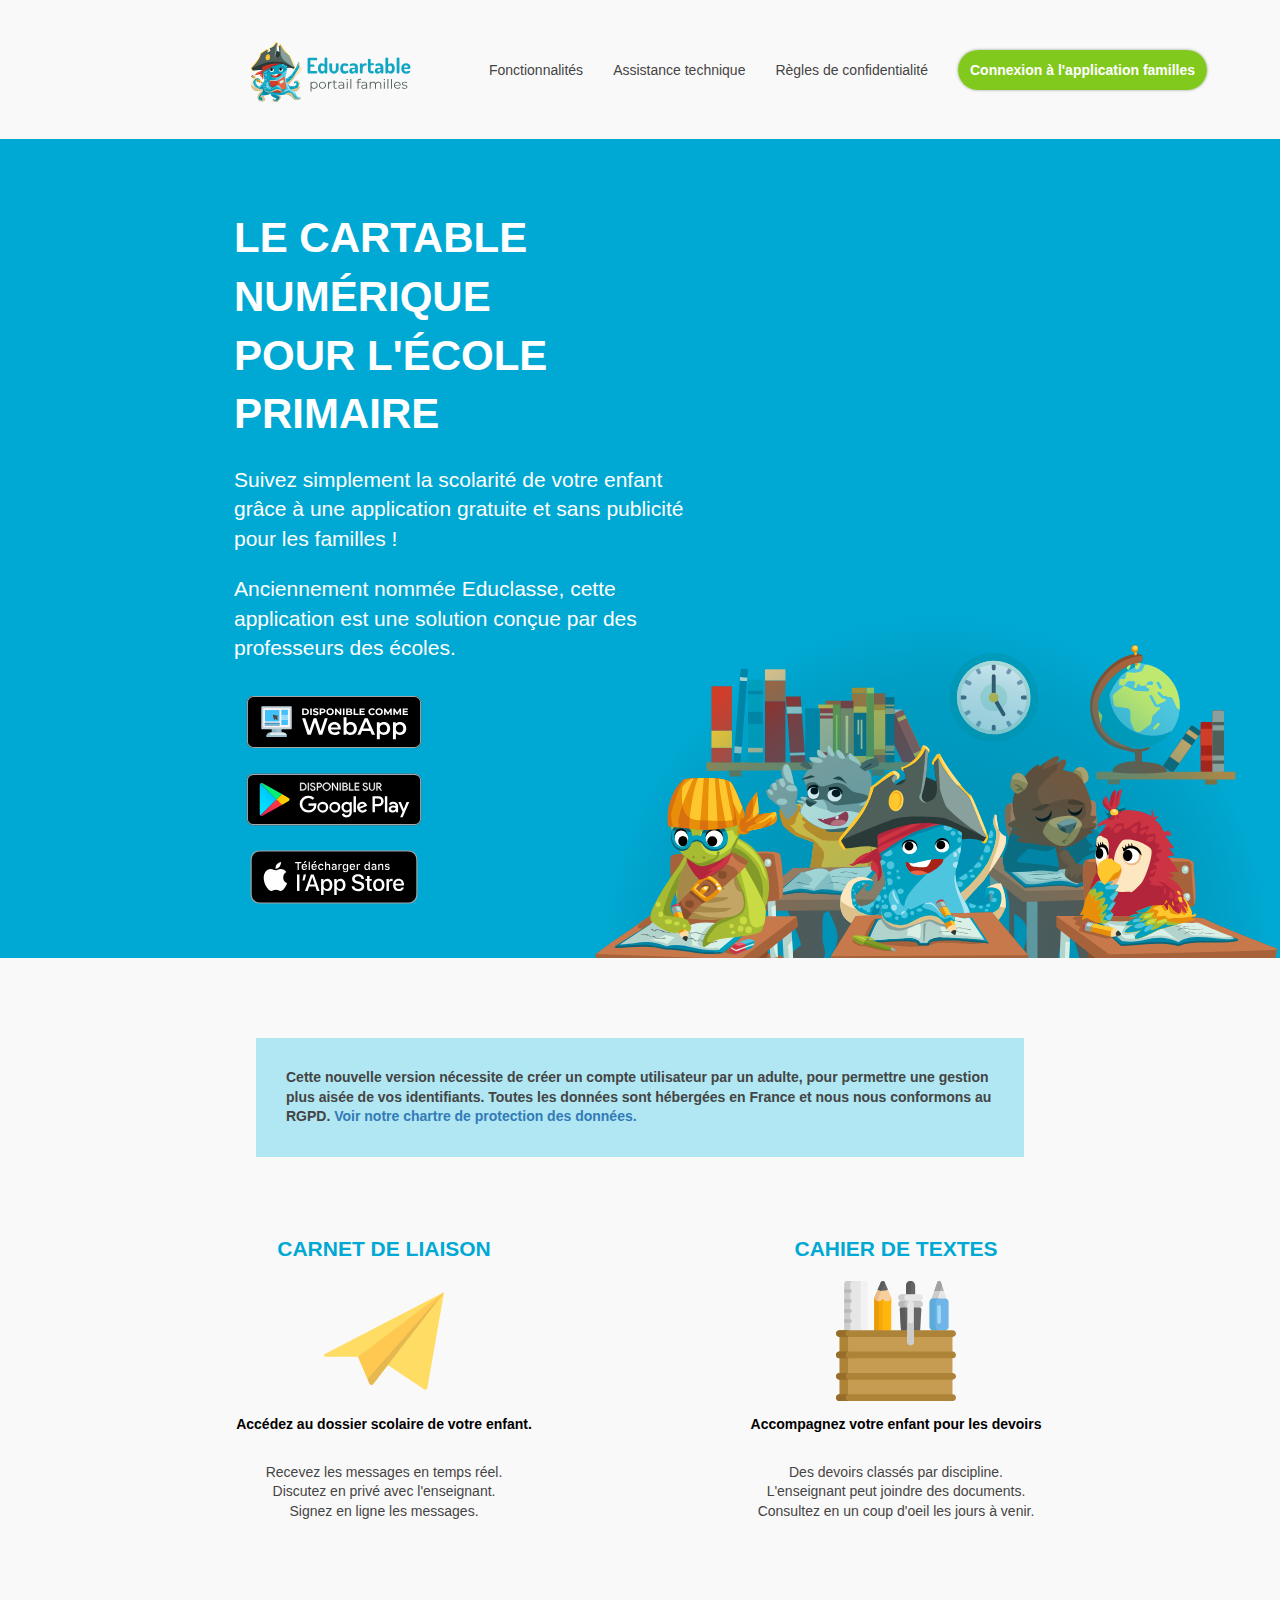
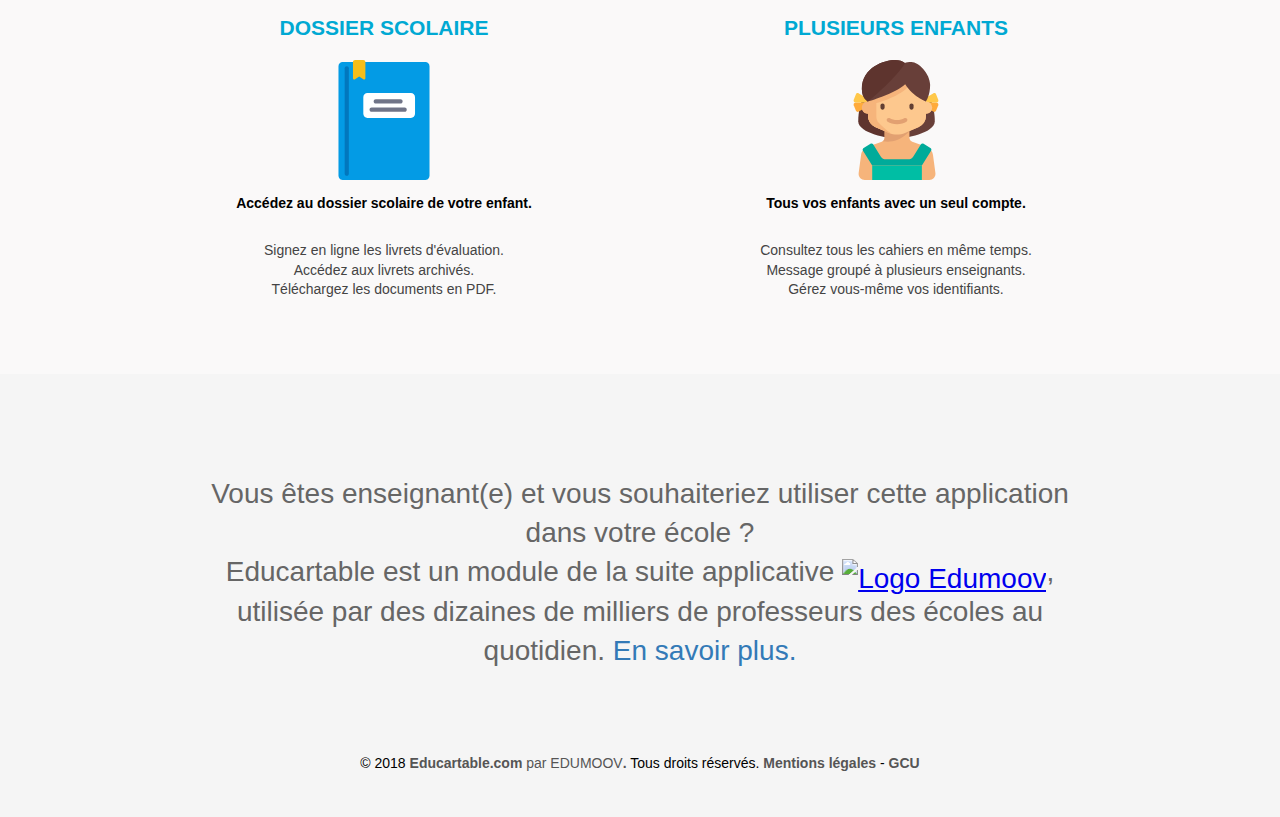
==== index.html @ dd14a251 "Init project" ====
<!DOCTYPE html>
<html lang="fr">
<head>
  <meta charset="UTF-8">
  <meta http-equiv="X-UA-Compatible" content="IE=edge">
  <meta name="viewport" content="width=device-width, initial-scale=1.0">
  <link rel="icon" href="icon/icon-256x256.png" type="image/x-icon">
  <link rel="stylesheet" href="styles.css">
  <title>Educartable Familles - l'application de suivi de scolarité pour l'école primaire</title>
</head>
<body>
  <!-- HEADER -->
  <header class="header">
    <img class="img" src="img/educartable.svg" alt="Logo Educartable">
    <nav>
      <a 
        href="#" id="bouton-menu"
        class="mobile"
        onclick="menuMobile(); return false;">&#x2630;
      </a>
      <ul id="hambMenu" class="menu">
        <li><a class="link" href="#functionality">Fonctionnalités</a></li>
        <li><a class="link" href="#">Assistance technique</a></li>
        <li><a class="link" href="#">Règles de confidentialité</a></li>
        <li><a class="connect" href="#">Connexion à l'application familles</a></li>
      </ul>
    </nav>
  </header>
  <!-- MAIN -->
  <main>
    <section class="bg-class">
      <div class="center-content">
        <h1 class="toUpper">Le cartable numérique<br>pour l'école primaire</h1>
        <p>Suivez simplement la scolarité de votre enfant grâce à une application gratuite et sans publicité pour les 
          familles !
        </p>
        <p>Anciennement nommée Educlasse, cette application est une solution conçue par des professeurs des écoles.</p>
        <a href="#" title="Web" target="_blank"><img src="img/webFR.svg" alt="Web link" width="200px" height="77.5px"></a>
        <a href="https://play.google.com/store/apps/details?id=com.educartable.app" target="_blank" title="Goggle play">
          <img src="img/androidFR.svg" alt="Google Play link" width="200px" 
          height="77.5px">
        </a>
        <a href="https://apps.apple.com/fr/app/educartable/id1469182350" title="Apple store" target="_blank">
          <img src="img/iosFR.svg" alt="Apple store link" width="200px" height="77.5px">
        </a>
      </div>
    </section>
    <section id="functionality">
      <p class="new-version">Cette nouvelle version nécessite de créer un compte utilisateur par un adulte, pour 
        permettre une gestion plus 
        aisée de vos identifiants. Toutes les données sont hébergées en France et nous nous conformons au RGPD. 
        <a href="#" class="chartre">Voir notre chartre de protection des données.</a>
      </p>
      <section class="themes">
        <!-- Carnet de liaison -->
        <div>
          <h2 class="toUpper">Carnet de liaison</h2>
          <img src="img/messages.svg" alt="" width="120px" height="120px">
          <p>Accédez au dossier scolaire de votre enfant.</p>
          <ul>
            <li>Recevez les messages en temps réel.</li>
            <li>Discutez en privé avec l'enseignant.</li>
            <li>Signez en ligne les messages.</li>
          </ul>
        </div>
        <!-- Cahier de textes -->
        <div>
          <h2 class="toUpper">Cahier de textes</h2>
          <img src="img/tasks.svg" alt="" width="120px" height="120px">
          <p>Accompagnez votre enfant pour les devoirs</p>
          <ul>
            <li>Des devoirs classés par discipline.</li>
            <li>L'enseignant peut joindre des documents.</li>
            <li>Consultez en un coup d'oeil les jours à venir.</li>
          </ul>
        </div>
        <!-- Dossier scolaire -->
        <div>
          <h2 class="toUpper">Dossier scolaire</h2>
          <img src="img/schoolbook.svg" alt="" width="120px" height="120px">
          <p>Accédez au dossier scolaire de votre enfant.</p>
          <ul>
            <li>Signez en ligne les livrets d'évaluation.</li>
            <li>Accédez aux livrets archivés.</li>
            <li>Téléchargez les documents en PDF.</li>
          </ul>
        </div>
        <!-- Plusieurs enfants -->
        <div>
          <h2 class="toUpper">Plusieurs enfants</h2>
          <img src="img/children.svg" alt="" width="120px" height="120px">
          <p>Tous vos enfants avec un seul compte.</p>
          <ul>
            <li>Consultez tous les cahiers en même temps.</li>
            <li>Message groupé à plusieurs enseignants.</li>
            <li>Gérez vous-même vos identifiants.</li>
          </ul>
        </div>
      </section>
    </section>
    <section class="teacher-info">
      <p>Vous êtes enseignant(e) et vous souhaiteriez utiliser cette application dans votre école ?</p>
      <p>Educartable est un module de la suite applicative <a href="https://www.edumoov.com/" title="Site EDUMOOV"
        class="edumoov">
        <img src="https://www.edumoov.com/themes/basic/logo_edumoov/small.min.svg" alt="Logo Edumoov"></img></a>, 
        utilisée par des dizaines de milliers de professeurs des écoles au quotidien.
        <a class="know-more" href="#">En savoir plus.</a>
      </p>
      <p></p>
    </section>
  </main>
  <!-- FOOTER -->
  <footer class="footer">
    <p>&copy 2018 <a class="text" href="#">Educartable.com <span class="normal">par  EDUMOOV</span>.</a> Tous droits réservés. <a class="text" 
      href="#">Mentions légales</a> - <a class="text" href="#">GCU</a></p>
  </footer>
  <script>
    function menuMobile() {
      var bloc = document.getElementById("hambMenu");
      bloc.classList.toggle("afficher");
    }
  </script>
</body>
</html>
---- styles.css ----
body {
  background-color: #faf9f9;
  padding: 0;
  margin: 0;
  font-family: 'Montserrat', sans-serif;
  font-size: 14px;
  line-height: 1.4;
}

.toUpper {
  text-transform: uppercase;
}

.header {
  padding: 2rem 1rem;
  display: flex;
  flex-flow: row wrap;
  justify-content: center;
  align-items: center;
}

.header .img {
  margin-right: 0;
}

.menu {
  margin-bottom: .7rem;
  padding: 0;
  list-style-type: none;
  display: flex;
  flex-flow: row wrap;
  justify-content: center;
}

.menu li {
  margin: 5px;
  padding: 10px;
}

.menu a, .chartre {
  font-size: 1em;
  text-decoration: none;
}

.menu .link {
  color: #444;
  transition: all .2s ease-in-out;
  opacity: 1;
}

.menu a:hover {
  opacity: .6;
}

.header .connect {
  padding: 12px;
  background-color: #82c91e;
  color: #fff;
  font-weight: bold;
  border-radius: 30px;
  transition: all .3s ease-in-out;
  box-shadow: 0 0 3px #999;
}

.header .connect:hover {
  box-shadow: 0 0 6px #999;
}

.bg-class {
  height: auto;
  background: #00A9D3;
}

h1 {
  font-weight: 900;
  margin-bottom: 0;
  word-break: break-word;
}

h1 + p {
  margin-bottom: 0;
}

.center-content p {
  font-size: 1em;
  text-align: left;
}

.center-content {
  font-size: 1.5em;
  color: #fff;
  max-width: 350px;
  margin: 0 auto;
  padding: 2em;
  display: flex;
  flex-flow: column wrap;
  justify-content: center;
  text-align: center;
}

.new-version {
  width: auto;
  margin-top: 10%;
  margin-left: auto;
  padding: 1.25em;
  background-color: #b0e7f2;
  color: #444;
  font-weight: 600;
}

.chartre {
  transition: all .2s ease-in-out;
  color: #337ab7;
}

.chartre:hover {
  transition: all .2s ease-in-out;
  color: darkblue;
  text-decoration: underline;
}

.know-more {
  color: #337ab7;
  font-weight: normal;
  text-decoration: none;
}

.know-more:hover {
  text-decoration: underline;
}

.themes {
  width: 80%;
  margin: 0 auto;
  display: flex;
  flex-flow: column wrap;
  justify-content: center;
  align-items: center;
}

.themes div {
  margin-left: 30px;
  margin-right: 30px;
  margin-bottom: 60px;
  display: flex;
  flex-flow: column;
  justify-content: center;
  align-items: center;
}

.themes div ul {
  list-style-type: none;
  color: #444;
  padding: 0;
}

.themes p {
  font-weight: bold;
}

.themes div {
  text-align: center;
}

div h2 {
  color: #00A9D3;
  font-weight: bold;
  font-size: 1.5em;
}

div a {
  width: 200px;
  height: 77.5px;
  margin: 5px;
  margin: 0 auto;
}

.teacher-info, .footer {
  background-color: #f5f5f5;
}

.teacher-info {
  width: 100%;
  padding-top: 100px;
  padding-bottom: 40px;
  font-size: 2em;
  color: #666;
  text-align: center;
}

.teacher-info p {
  margin: 0 auto;
  width: 70%;
}

.edumoov {
  position: relative;
  top: 7px;
}

.footer {
  padding: 30px;
  text-align: center;
  display: flex;
  justify-content: center;
  align-items: center;
}

.text {
  color: #565555;
  text-decoration: none;
  font-weight: 700;
}

.text:hover {
  text-decoration: underline;
}

.normal {
  font-weight: normal;
}

.mobile {
  display: none;
  width: 35px;
  transition: all .3s ease-in-out;
}

.mobile:hover {
  /* opacity: .5; */
  border-radius: 50%;
  border-color: lightgrey;
  background-color: rgba(223, 222, 222, 0.6);
}

@media screen and (max-width: 600px) {
  .header {
    display: grid;
    grid-template-columns: 1fr;
    grid-template-rows: auto 2fr;
    align-items: flex-start;
  }

  .header .img {
    margin: 0;
    margin-bottom: 15px;
  }

  .header nav {
    display: flex;
    flex-flow: column wrap;
    justify-content: center;
  }

  .mobile {
    display: block;
  }

  #hambMenu {
    display: block;
    overflow: hidden;
    transition: height .5s ease-in-out;
    height: 0;
  }
  
  #hambMenu.afficher {
    height: 180px;
  }

  .menu {
    margin-top: 0;
  }

  #bouton-menu {
    padding-left: 10px;
    font-size: 2em;
    text-decoration: none;
    color: lightblue;
    display: flex;
    justify-content: flex-start;
  }
}

@media screen and (min-width: 768px) {
  .header {
    display: grid;
    grid-template-columns: 1fr 2fr;
    grid-template-rows: 1fr;
  }

  .bg-class {
    background: #00A9D3 url(img/home.svg) no-repeat center bottom;
    background-size: contain;
  }
  
  .center-content {
    max-width: 480px;
    text-align: left;
    margin-left: 10%;
  }

  .new-version {
    height: auto;
    padding: 30px;
    margin: 80px 20% 60px 20%;
  }

  div a {
    margin: 0;
  }

  .header .img {
    justify-items: flex-end;
    align-self: flex-start;
    margin: 10px auto 0 auto;
  }
}

@media screen and (min-width: 1000px) {
  .header .img {
    margin-right: 5%;
  }

  .center-content {
    text-align: left;
    margin-left: 15%;
  }

  .themes {
    width: 80%;
    margin: 0 auto;
    display: grid;
    grid-template-columns: 1fr 1fr;
    grid-template-rows: 1fr 1fr;
  }

  .themes div {
    margin-bottom: 60px;
    display: flex;
    flex-flow: column wrap;
    justify-content: center;
    align-items: center;
  }
}
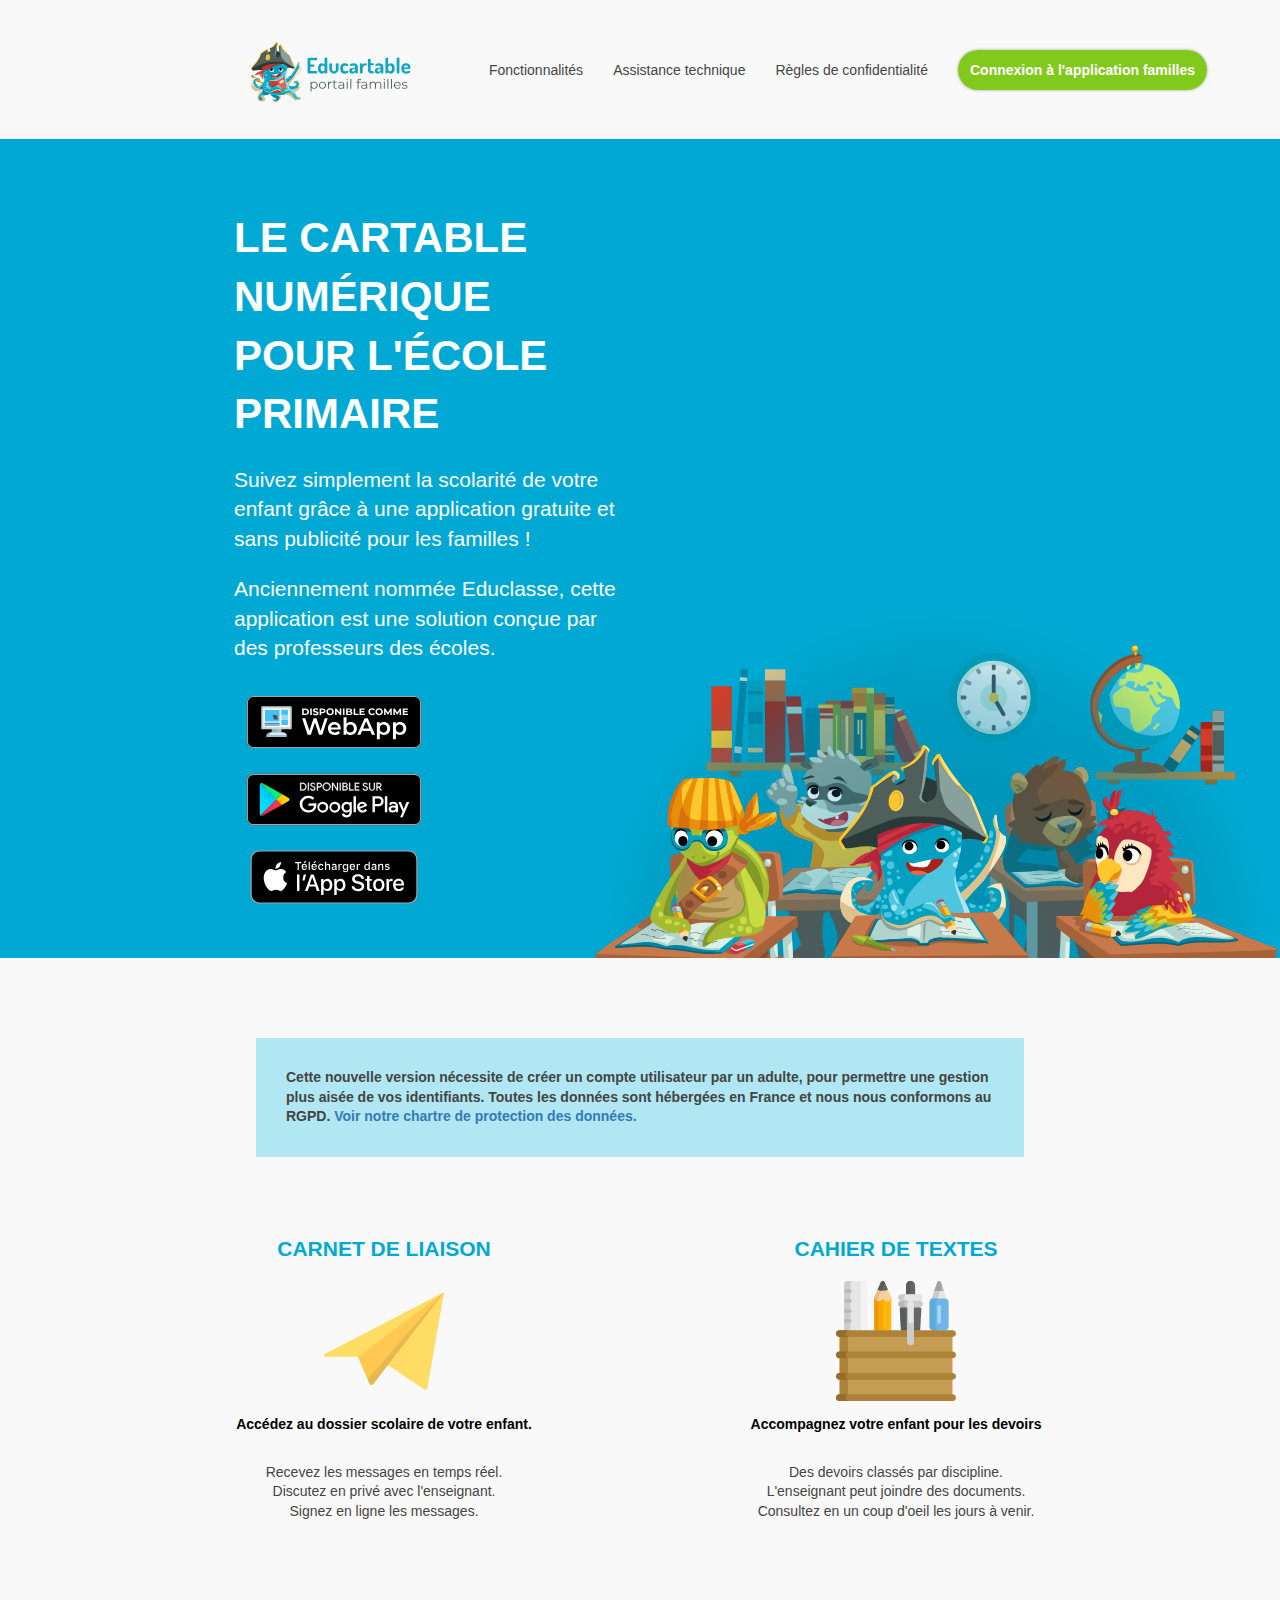
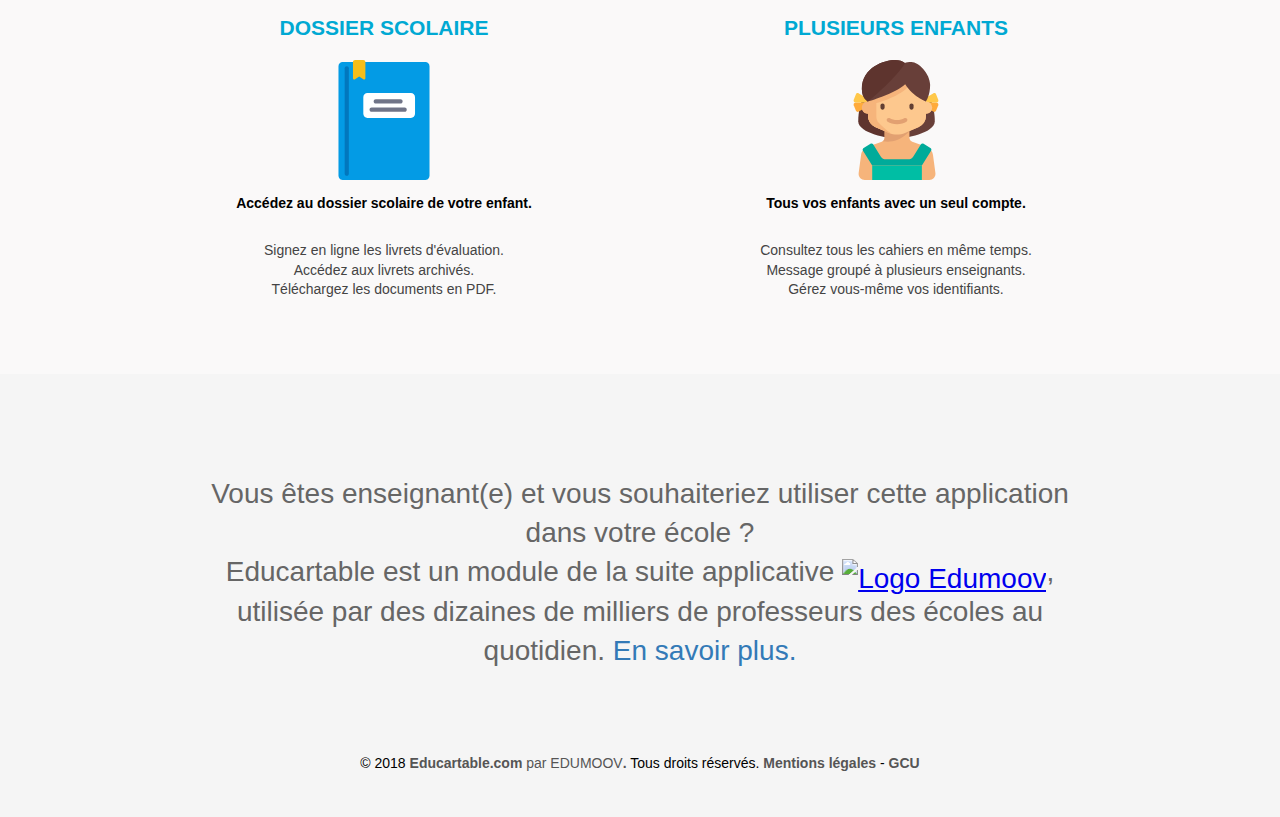
==== commit 2e231c9b: "Add link in index.html" ====
--- a/index.html
+++ b/index.html
@@ -22,7 +22,7 @@
         <li><a class="link" href="#functionality">Fonctionnalités</a></li>
         <li><a class="link" href="#">Assistance technique</a></li>
         <li><a class="link" href="#">Règles de confidentialité</a></li>
-        <li><a class="connect" href="#">Connexion à l'application familles</a></li>
+        <li><a class="btn connect" href="connect.html">Connexion à l'application familles</a></li>
       </ul>
     </nav>
   </header>
@@ -49,7 +49,9 @@
       <p class="new-version">Cette nouvelle version nécessite de créer un compte utilisateur par un adulte, pour 
         permettre une gestion plus 
         aisée de vos identifiants. Toutes les données sont hébergées en France et nous nous conformons au RGPD. 
-        <a href="#" class="chartre">Voir notre chartre de protection des données.</a>
+        <a href="https://www.edumoov.com/legal#/charte" target="_blank" class="chartre">
+          Voir notre chartre de protection des données.
+        </a>
       </p>
       <section class="themes">
         <!-- Carnet de liaison -->
@@ -104,15 +106,16 @@
         class="edumoov">
         <img src="https://www.edumoov.com/themes/basic/logo_edumoov/small.min.svg" alt="Logo Edumoov"></img></a>, 
         utilisée par des dizaines de milliers de professeurs des écoles au quotidien.
-        <a class="know-more" href="#">En savoir plus.</a>
+        <a class="know-more" target="_blank" href="README.md">En savoir plus.</a>
       </p>
       <p></p>
     </section>
   </main>
   <!-- FOOTER -->
   <footer class="footer">
-    <p>&copy 2018 <a class="text" href="#">Educartable.com <span class="normal">par  EDUMOOV</span>.</a> Tous droits réservés. <a class="text" 
-      href="#">Mentions légales</a> - <a class="text" href="#">GCU</a></p>
+    <p>&copy 2018 <a class="text" href="#">Educartable.com <span class="normal">par  EDUMOOV</span>.</a> Tous droits 
+      réservés. <a class="text" href="#">Mentions légales</a> - <a class="text" href="#">GCU</a>
+    </p>
   </footer>
   <script>
     function menuMobile() {
--- a/styles.css
+++ b/styles.css
@@ -1,3 +1,7 @@
+* {
+  box-sizing: border-box;
+}
+
 body {
   background-color: #faf9f9;
   padding: 0;
@@ -52,17 +56,26 @@
   opacity: .6;
 }
 
-.header .connect {
+.btn {
   padding: 12px;
-  background-color: #82c91e;
   color: #fff;
   font-weight: bold;
   border-radius: 30px;
+  border: none;
   transition: all .3s ease-in-out;
   box-shadow: 0 0 3px #999;
-}
-
-.header .connect:hover {
+  text-decoration: none;
+}
+
+.connect {
+  background-color: #82c91e;
+}
+
+.connect1 {
+  background-color: #009aed;
+}
+
+.btn:hover {
   box-shadow: 0 0 6px #999;
 }
 
@@ -227,10 +240,58 @@
 }
 
 .mobile:hover {
-  /* opacity: .5; */
   border-radius: 50%;
   border-color: lightgrey;
   background-color: rgba(223, 222, 222, 0.6);
+}
+
+/* Formulaire de connection */
+.contain-connect {
+  width: 90%;
+  margin: 0 auto;
+  display: flex;
+  flex-flow: column;
+}
+
+.banner {
+  margin-top: 60px;
+  margin-left: auto;
+  margin-right: auto;
+  width: 100%;
+  height: auto;
+}
+
+.form {
+  width: 100%;
+  color: #363636;
+  display: flex;
+  flex-direction: column;  
+}
+
+.form-lbl {
+  margin: 0 0 5px 0;
+  font-weight: 600;
+}
+
+.form-ctrl {
+  margin: 0 0 15px 0;
+  height: 36px;
+  background-color: #e8f0fe;
+  border: 1px solid #bbb;
+}
+
+.forgot-psw {
+  float: right;
+  text-decoration: none;
+  color: #0088ce;
+  margin-bottom: 15px;
+}
+
+.sect-btn {
+  clear: both;
+  display: flex;
+  flex-flow: row wrap;
+  justify-content: space-between;
 }
 
 @media screen and (max-width: 600px) {
